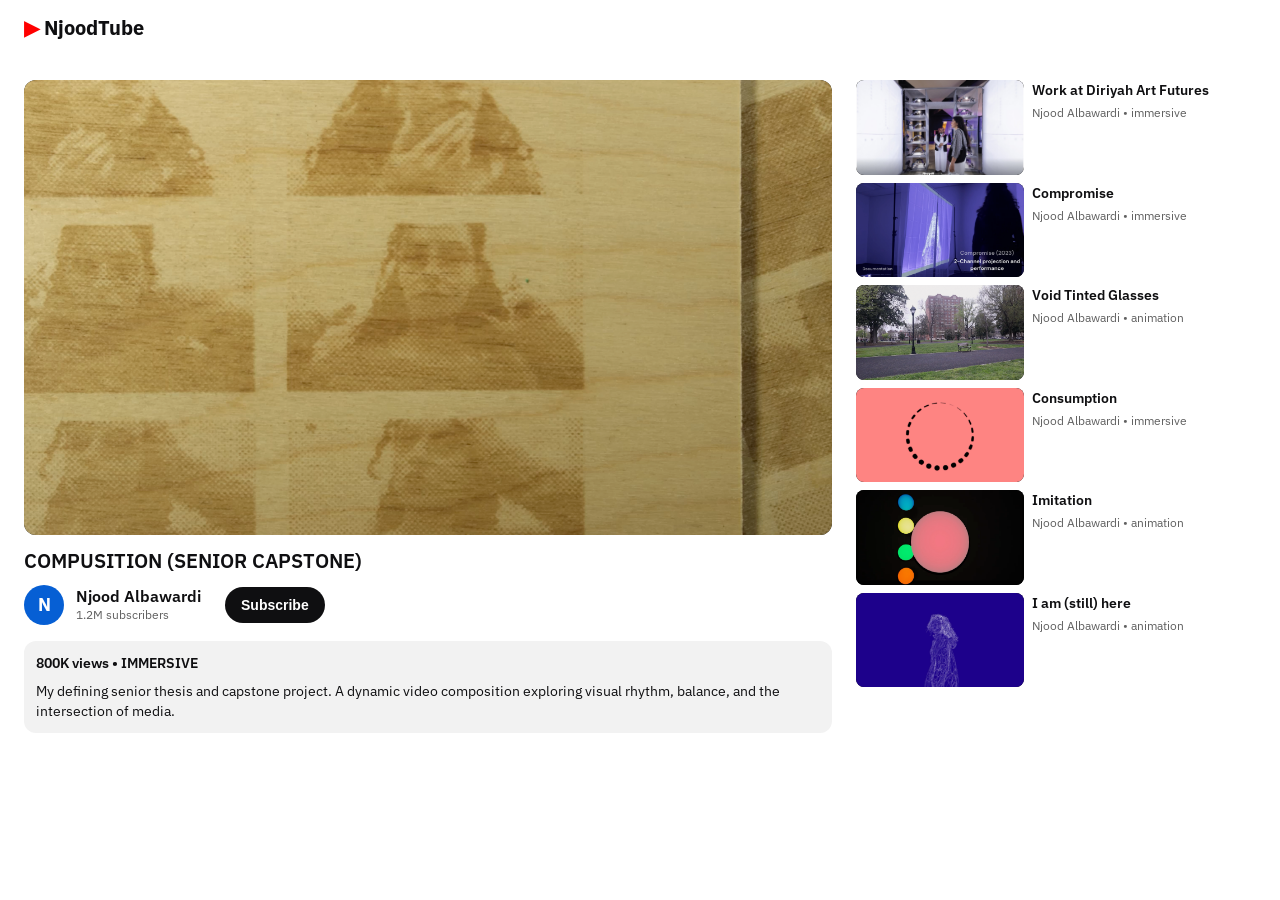
==== project.html @ 7da9093d "Njood Albawardi Portfolio" ====
<!DOCTYPE html>
<html lang="en">
<head>
    <meta charset="UTF-8">
    <meta name="viewport" content="width=device-width, initial-scale=1.0">
    <title>Njood Albawardi | Project</title>
    <link rel="stylesheet" href="css/style.css">
    <link rel="preconnect" href="https://fonts.googleapis.com">
    <link rel="preconnect" href="https://fonts.gstatic.com" crossorigin>
    <link href="https://fonts.googleapis.com/css2?family=IBM+Plex+Sans:wght@300;400;600;700;800&display=swap" rel="stylesheet">
    <style>
        :root {
            --yt-bg: #ffffff;
            --yt-text: #0f0f11;
            --yt-gray: #606060;
            --yt-light-gray: #f2f2f2;
            --yt-border: #e5e5e5;
            --yt-blue: #065fd4;
            --font-primary: 'Roboto', 'IBM Plex Sans', sans-serif;
        }

        body {
            background-color: var(--yt-bg);
            color: var(--yt-text);
            font-family: var(--font-primary);
            margin: 0;
            cursor: default; /* Normal cursor for the youtube clone */
        }

        /* Navbar */
        .yt-nav {
            display: flex;
            justify-content: space-between;
            align-items: center;
            padding: 0 24px;
            height: 56px;
            background: white;
            position: sticky;
            top: 0;
            z-index: 100;
        }
        .yt-logo {
            font-size: 20px;
            font-weight: 700;
            text-decoration: none;
            color: var(--yt-text);
            display: flex;
            align-items: center;
            gap: 5px;
        }
        .yt-logo::before {
            content: '▶';
            color: red;
        }

        .youtube-layout {
            display: grid;
            grid-template-columns: 1fr 400px;
            gap: 24px;
            padding: 24px;
            max-width: 1600px;
            margin: 0 auto;
        }
        @media (max-width: 1024px) {
            .youtube-layout {
                grid-template-columns: 1fr;
            }
        }
        .main-content .media-container {
            width: 100%;
            aspect-ratio: 16 / 9;
            background: #000;
            border-radius: 12px;
            overflow: hidden;
            margin-bottom: 12px;
        }
        .media-container img {
            width: 100%;
            height: 100%;
            object-fit: contain;
        }
        .project-title {
            font-size: 20px;
            font-weight: 600;
            margin-bottom: 10px;
            color: var(--yt-text);
            line-height: 28px;
        }
        
        .channel-info-row {
            display: flex;
            align-items: center;
            margin-bottom: 16px;
        }
        .channel-avatar {
            width: 40px;
            height: 40px;
            border-radius: 50%;
            background: var(--yt-blue);
            color: white;
            display: flex;
            align-items: center;
            justify-content: center;
            font-weight: bold;
            font-size: 18px;
            margin-right: 12px;
        }
        .channel-details {
            display: flex;
            flex-direction: column;
            margin-right: 24px;
        }
        .channel-name {
            font-weight: 600;
            font-size: 16px;
        }
        .channel-subs {
            font-size: 12px;
            color: var(--yt-gray);
        }
        .subscribe-btn {
            background-color: #0f0f11;
            color: white;
            border: none;
            border-radius: 18px;
            padding: 0 16px;
            height: 36px;
            font-weight: 600;
            font-size: 14px;
            cursor: pointer;
        }

        .project-description-box {
            background-color: var(--yt-light-gray);
            border-radius: 12px;
            padding: 12px;
            font-size: 14px;
            line-height: 20px;
            color: var(--yt-text);
        }
        .project-description-box span {
            font-weight: 600;
            display: block;
            margin-bottom: 8px;
        }
        
        .suggestions {
            display: flex;
            flex-direction: column;
            gap: 8px;
        }
        .suggestion-card {
            display: grid;
            grid-template-columns: 168px 1fr;
            gap: 8px;
            text-decoration: none;
            color: inherit;
        }
        .sug-img {
            width: 100%;
            aspect-ratio: 16/9;
            background: #000;
            border-radius: 8px;
            object-fit: cover;
        }
        .sug-info {
            display: flex;
            flex-direction: column;
        }
        .sug-title {
            font-size: 14px;
            font-weight: 600;
            line-height: 20px;
            margin-bottom: 4px;
            color: var(--yt-text);
            display: -webkit-box;
            -webkit-line-clamp: 2;
            -webkit-box-orient: vertical;
            overflow: hidden;
        }
        .sug-domain {
            font-size: 12px;
            color: var(--yt-gray);
            line-height: 18px;
        }
    </style>
</head>
<body>
    <nav class="yt-nav">
        <a href="index.html" class="yt-logo">NjoodTube</a>
    </nav>

    <main class="youtube-layout">
        <div class="main-content">
            <div class="media-container" id="main-media">
                <img src="" id="project-hero-img" alt="Project Media">
            </div>
            <h1 class="project-title" id="project-title">Project Title</h1>
            
            <div class="channel-info-row">
                <div class="channel-avatar">N</div>
                <div class="channel-details">
                    <span class="channel-name">Njood Albawardi</span>
                    <span class="channel-subs">1.2M subscribers</span>
                </div>
                <button class="subscribe-btn">Subscribe</button>
            </div>

            <div class="project-description-box">
                <span id="project-domain">120K views • Domain</span>
                <div id="project-desc">
                    Project description goes here.
                </div>
            </div>
        </div>

        <div class="suggestions" id="suggestions-list">
            <!-- Injected via JS -->
        </div>
    </main>

    <script src="js/project.js"></script>
</body>
</html>
---- css/style.css ----
@font-face {
    font-family: 'SOAP';
    src: url('../fonts/soap.woff2') format('woff2'),
         url('../fonts/soap.woff') format('woff');
    font-weight: normal;
    font-style: normal;
}

:root {
    --bg-color: #ffffff;
    --text-color: #0f0f11;
    --accent-color: #1c0de2;
    --magenta: #e40066;
}

* {
    margin: 0;
    padding: 0;
    box-sizing: border-box;
    cursor: none; /* Custom cursor */
}

html {
    scroll-behavior: smooth;
}

body {
    font-family: 'IBM Plex Sans', sans-serif;
    background-color: var(--bg-color);
    color: var(--text-color);
    line-height: 1.4;
    overflow-x: hidden;
    transition: background-color 0.5s ease;
}

h1, h2, h3, .logo, .giant-text, .outline-text, .huge-link {
    font-family: 'SOAP', 'IBM Plex Sans', sans-serif;
    text-transform: uppercase;
}

/* Custom Cursor */
.cursor {
    position: fixed;
    width: 10px;
    height: 10px;
    border-radius: 50%;
    background-color: var(--text-color);
    pointer-events: none;
    transform: translate(-50%, -50%);
    z-index: 9999;
    transition: width 0.2s, height 0.2s, background-color 0.2s;
}

.cursor-follower {
    position: fixed;
    width: 40px;
    height: 40px;
    border-radius: 50%;
    border: 1px solid var(--accent-color);
    pointer-events: none;
    transform: translate(-50%, -50%);
    z-index: 9998;
    transition: width 0.3s, height 0.3s, border-color 0.3s;
    transition-timing-function: ease-out;
}

body.hovering .cursor {
    width: 80px;
    height: 80px;
    background-color: rgba(28, 13, 226, 0.15); /* Blue tint */
    backdrop-filter: blur(4px);
}

body.hovering .cursor-follower {
    width: 0;
    height: 0;
    border-color: transparent;
}

/* Navbar */
.navbar {
    position: fixed;
    top: 0;
    width: 100%;
    display: flex;
    justify-content: space-between;
    align-items: center;
    padding: 2rem 5%;
    z-index: 100;
    background: rgba(15, 15, 17, 0.9);
    border-bottom: 1px solid rgba(255,255,255,0.05);
    backdrop-filter: blur(10px);
    color: #f4f4f5;
}

.logo {
    font-size: 2.5rem;
    font-weight: 800;
    color: #f4f4f5;
}

.nav-links {
    list-style: none;
    display: flex;
    gap: 3rem;
}

.nav-links a {
    color: #f4f4f5;
    text-decoration: none;
    font-weight: 600;
    font-size: 1.1rem;
    text-transform: uppercase;
    letter-spacing: 1px;
    transition: color 0.3s;
}

.nav-links a:hover {
    color: var(--magenta); /* Minor magenta touch */
}

/* Hero */
.hero {
    position: relative;
    height: 100vh;
    display: flex;
    align-items: center;
    justify-content: center;
    overflow: hidden;
    background-color: var(--text-color);
    color: var(--bg-color);
}

.doodle-container {
    position: absolute;
    width: 120vw;
    height: 120vw;
    top: 50%;
    left: 50%;
    transform: translate(-50%, -50%);
    opacity: 0.3; /* Increased opacity for punchiness */
    color: var(--accent-color);
    pointer-events: none;
}

.doodle {
    width: 100%;
    height: 100%;
    animation: spin 30s linear infinite;
}

@keyframes spin {
    100% { transform: rotate(360deg); }
}

.hero-content {
    position: relative;
    z-index: 10;
    text-align: center;
    width: 100%;
}

.giant-text {
    font-size: clamp(6rem, 15vw, 16rem);
    line-height: 0.85;
    margin-bottom: 2rem;
    letter-spacing: -4px;
    color: var(--accent-color);
}

/* Marquee */
.marquee-container {
    width: 100%;
    overflow: hidden;
    white-space: nowrap;
    border-top: 2px solid rgba(0,0,0,0.1);
    border-bottom: 2px solid rgba(0,0,0,0.1);
    padding: 1.5rem 0;
    margin-top: 2rem;
}

.marquee {
    display: inline-block;
    animation: marquee 20s linear infinite;
}

.marquee span {
    font-family: 'IBM Plex Sans', sans-serif;
    font-size: 1.8rem;
    font-weight: 700;
    margin-right: 2rem;
    letter-spacing: 2px;
    color: var(--bg-color);
    text-transform: uppercase;
}

@keyframes marquee {
    0% { transform: translateX(0); }
    100% { transform: translateX(-50%); }
}

/* Sections */
.section {
    padding: 10rem 5%;
    max-width: 1400px;
    margin: 0 auto;
}

.section-header {
    margin-bottom: 4rem;
    display: flex;
    justify-content: space-between;
    align-items: flex-start;
    border-bottom: 1px solid rgba(255,255,255,0.05);
    padding-bottom: 2rem;
}

.section h2 {
    font-size: clamp(2.5rem, 5vw, 4rem);
    line-height: 1;
    color: var(--accent-color);
    max-width: 50%;
}

.section-desc {
    font-size: 1.1rem;
    max-width: 400px;
    font-weight: 400;
    color: #a1a1aa;
}

/* Fade Up Animation */
.fade-up {
    opacity: 0;
    transform: translateY(40px);
    transition: opacity 0.8s cubic-bezier(0.16, 1, 0.3, 1), transform 0.8s cubic-bezier(0.16, 1, 0.3, 1);
}

.fade-up.visible {
    opacity: 1;
    transform: translateY(0);
}

.domain-section {
    margin-bottom: 10rem;
    padding: 5rem;
    background: #141416;
    border: 1px solid rgba(255,255,255,0.05);
    border-radius: 12px;
    box-shadow: 0 20px 40px rgba(0,0,0,0.5);
}

.domain-title {
    font-size: 2rem;
    color: #f4f4f5;
    margin-bottom: 4rem;
    display: inline-block;
    border-bottom: 4px solid var(--accent-color);
    padding-bottom: 0.5rem;
}

/* Masonry Gallery */
.masonry {
    column-count: 2;
    column-gap: 4rem;
}

@media (max-width: 768px) {
    .masonry {
        column-count: 1;
    }
}

.project-card {
    break-inside: avoid;
    margin-bottom: 4rem;
    position: relative;
    group: hover;
    overflow: hidden;
    transition: transform 0.3s;
}

.project-card:hover {
    transform: translateY(-5px);
}

.project-img-wrapper {
    overflow: hidden;
    width: 100%;
}

.project-card .main-img {
    width: 100%;
    display: block;
    transition: transform 0.6s cubic-bezier(0.16, 1, 0.3, 1);
}

.project-card:hover .main-img {
    transform: scale(1.05);
}

.project-info {
    padding-top: 1.5rem;
}

.project-info h3 {
    font-family: 'SOAP', sans-serif;
    font-size: 1.5rem;
    color: var(--text-color);
    margin-bottom: 0.5rem;
    text-transform: uppercase;
}

.project-info p {
    font-size: 0.95rem;
    color: #606060;
    line-height: 1.6;
}

/* Stills */
.stills-container {
    display: flex;
    gap: 1rem;
    margin-top: 1rem;
}

.stills-container img {
    height: 100px;
    flex: 1;
    object-fit: cover;
    border-radius: 4px;
}

/* Dark Section (Workshops) */
.dark-section {
    background-color: var(--accent-color);
    color: white;
    max-width: 100%;
}

.outline-text {
    font-size: clamp(3rem, 6vw, 6rem);
    color: transparent;
    -webkit-text-stroke: 2px white;
    margin-bottom: 3rem;
}

.lead-text {
    font-size: 1.5rem;
    max-width: 800px;
    margin-bottom: 4rem;
    font-weight: 300;
}

.workshop-tags {
    display: flex;
    flex-wrap: wrap;
    gap: 1rem;
}

.workshop-tags span {
    padding: 0.8rem 1.5rem;
    border: 1px solid white;
    border-radius: 50px;
    font-size: 1rem;
    text-transform: uppercase;
    font-weight: 600;
}

/* About Grid */
.about-grid {
    display: grid;
    grid-template-columns: 1fr;
    gap: 2rem;
    margin-top: 3rem;
}

.about-text p {
    font-size: 1.25rem;
    margin-bottom: 2rem;
    font-weight: 400;
    line-height: 1.6;
}

.huge-link {
    font-size: clamp(2rem, 5vw, 4rem);
    color: var(--accent-color);
    text-decoration: none;
    line-height: 1;
    display: inline-block;
    border-bottom: 4px solid var(--accent-color);
}
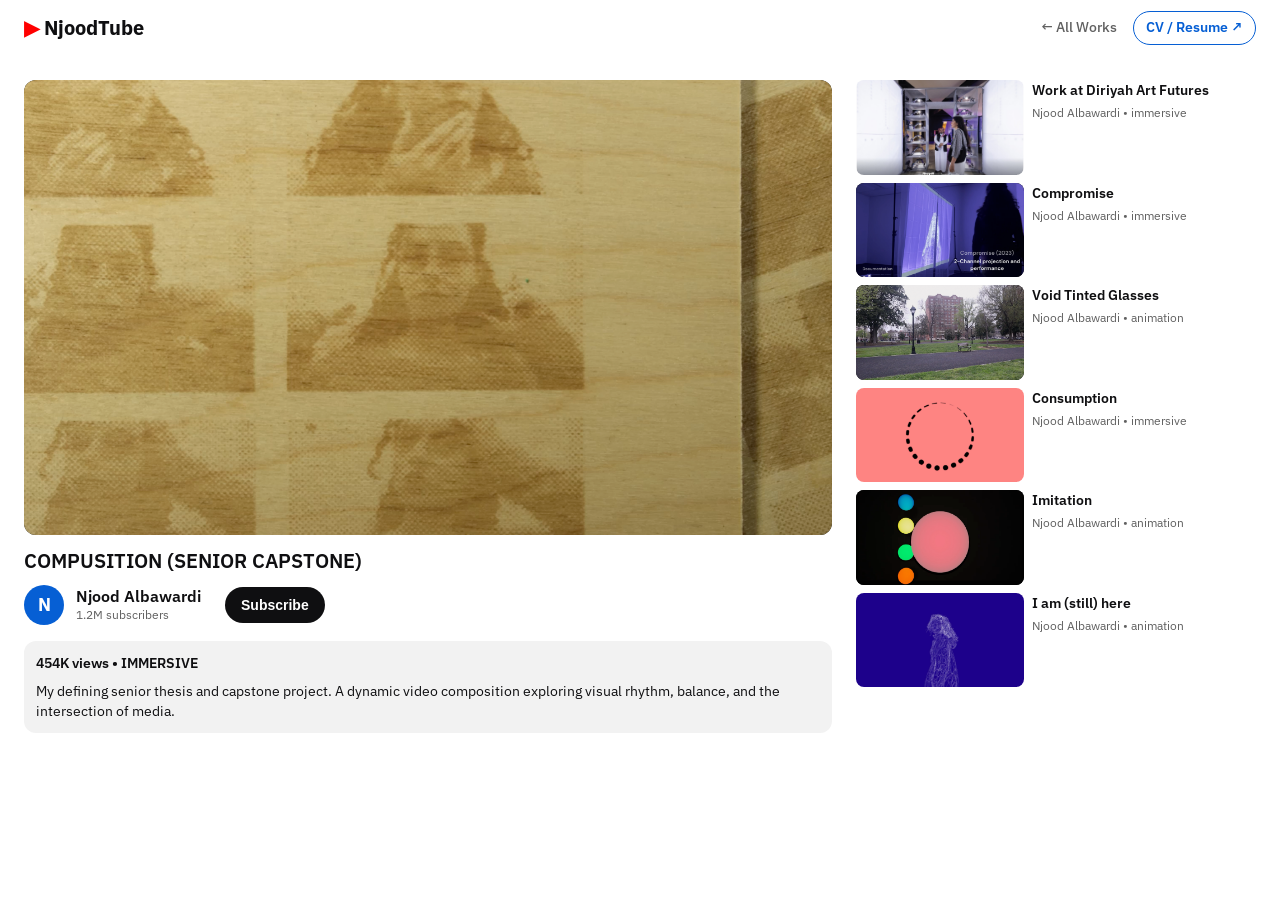
==== commit 30ec2dcb: "Add academic multidisciplinary artist and educator CV (resume.html)" ====
--- a/project.html
+++ b/project.html
@@ -188,6 +188,10 @@
 <body>
     <nav class="yt-nav">
         <a href="index.html" class="yt-logo">NjoodTube</a>
+        <div style="display:flex; gap: 1rem; align-items:center;">
+            <a href="index.html" style="text-decoration:none; color: var(--yt-gray); font-size:14px; font-weight:500;">← All Works</a>
+            <a href="resume.html" target="_blank" style="text-decoration:none; color: var(--yt-blue); font-size:14px; font-weight:600; padding:6px 12px; border: 1px solid var(--yt-blue); border-radius: 18px;">CV / Resume ↗</a>
+        </div>
     </nav>
 
     <main class="youtube-layout">
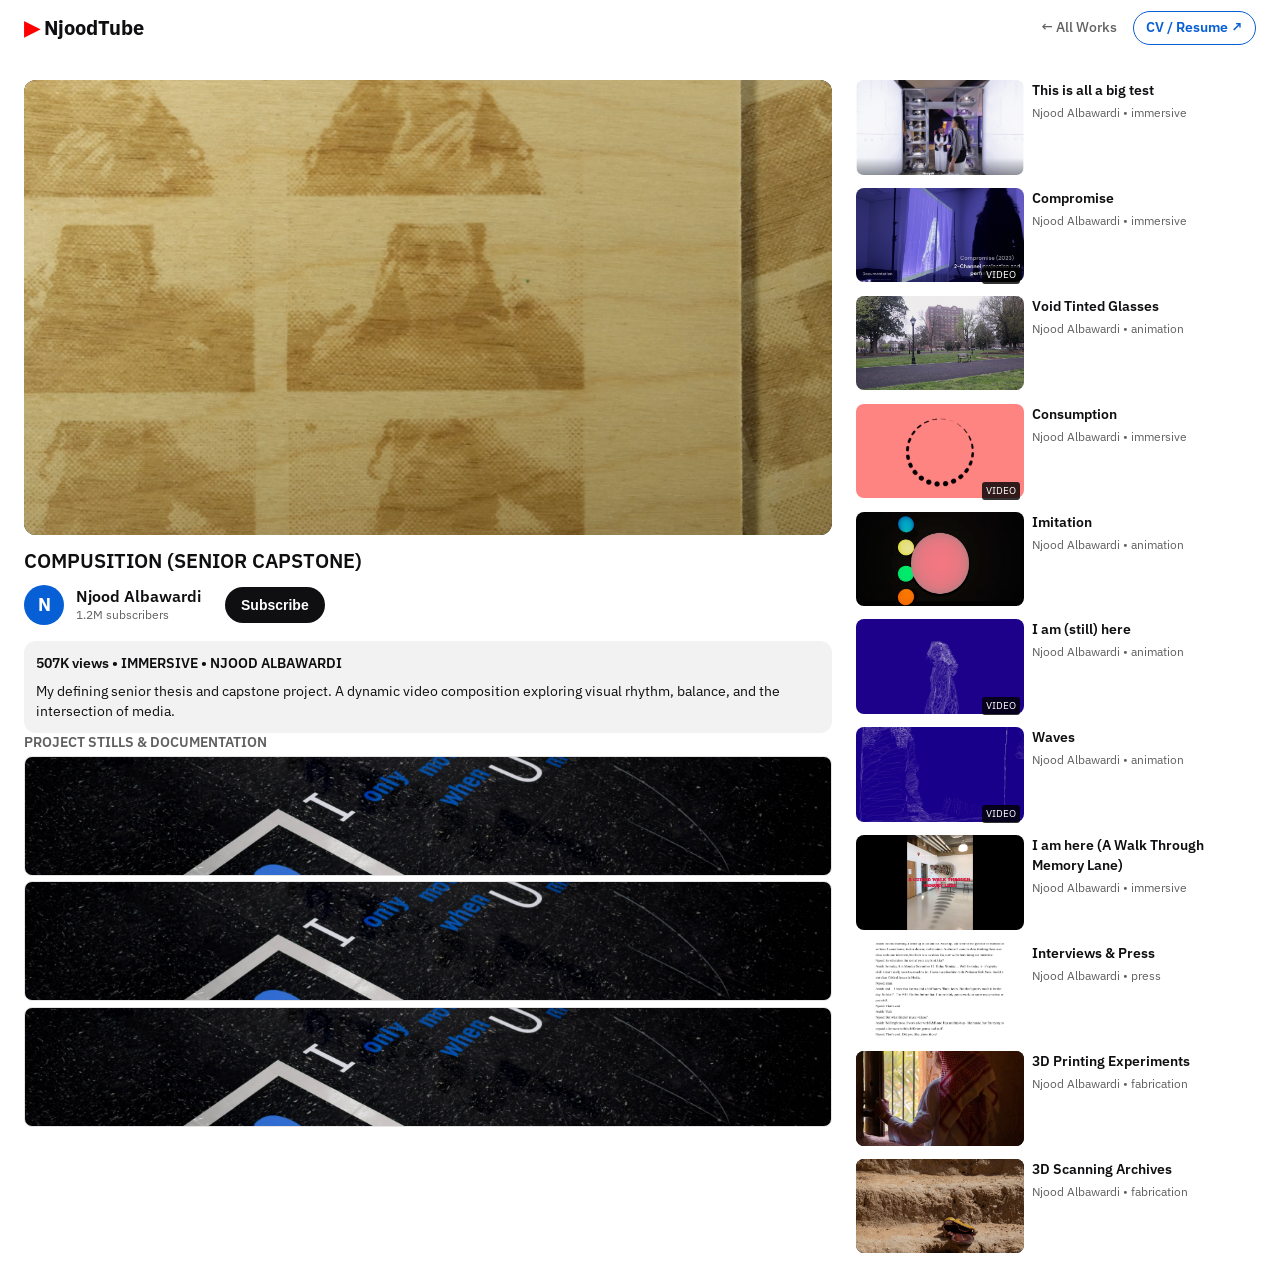
==== commit a5aea046: "Add Content Studio editor and interactive video playback" ====
--- a/project.html
+++ b/project.html
@@ -216,6 +216,8 @@
                     Project description goes here.
                 </div>
             </div>
+
+            <div id="project-stills-gallery"></div>
         </div>
 
         <div class="suggestions" id="suggestions-list">
--- a/css/style.css
+++ b/css/style.css
@@ -242,21 +242,22 @@
 }
 
 .domain-section {
-    margin-bottom: 10rem;
-    padding: 5rem;
-    background: #141416;
-    border: 1px solid rgba(255,255,255,0.05);
-    border-radius: 12px;
-    box-shadow: 0 20px 40px rgba(0,0,0,0.5);
+    margin-bottom: 8rem;
+    padding: 0;
+    background: transparent;
+    border: none;
+    border-radius: 0;
+    box-shadow: none;
 }
 
 .domain-title {
-    font-size: 2rem;
-    color: #f4f4f5;
-    margin-bottom: 4rem;
+    font-size: 2.2rem;
+    color: #0f0f11;
+    margin-bottom: 3.5rem;
     display: inline-block;
     border-bottom: 4px solid var(--accent-color);
     padding-bottom: 0.5rem;
+    text-transform: uppercase;
 }
 
 /* Masonry Gallery */
@@ -305,15 +306,16 @@
 
 .project-info h3 {
     font-family: 'SOAP', sans-serif;
-    font-size: 1.5rem;
-    color: var(--text-color);
+    font-size: 1.6rem;
+    color: #0f0f11;
     margin-bottom: 0.5rem;
     text-transform: uppercase;
+    letter-spacing: -0.5px;
 }
 
 .project-info p {
-    font-size: 0.95rem;
-    color: #606060;
+    font-size: 1rem;
+    color: #4b5262;
     line-height: 1.6;
 }
 
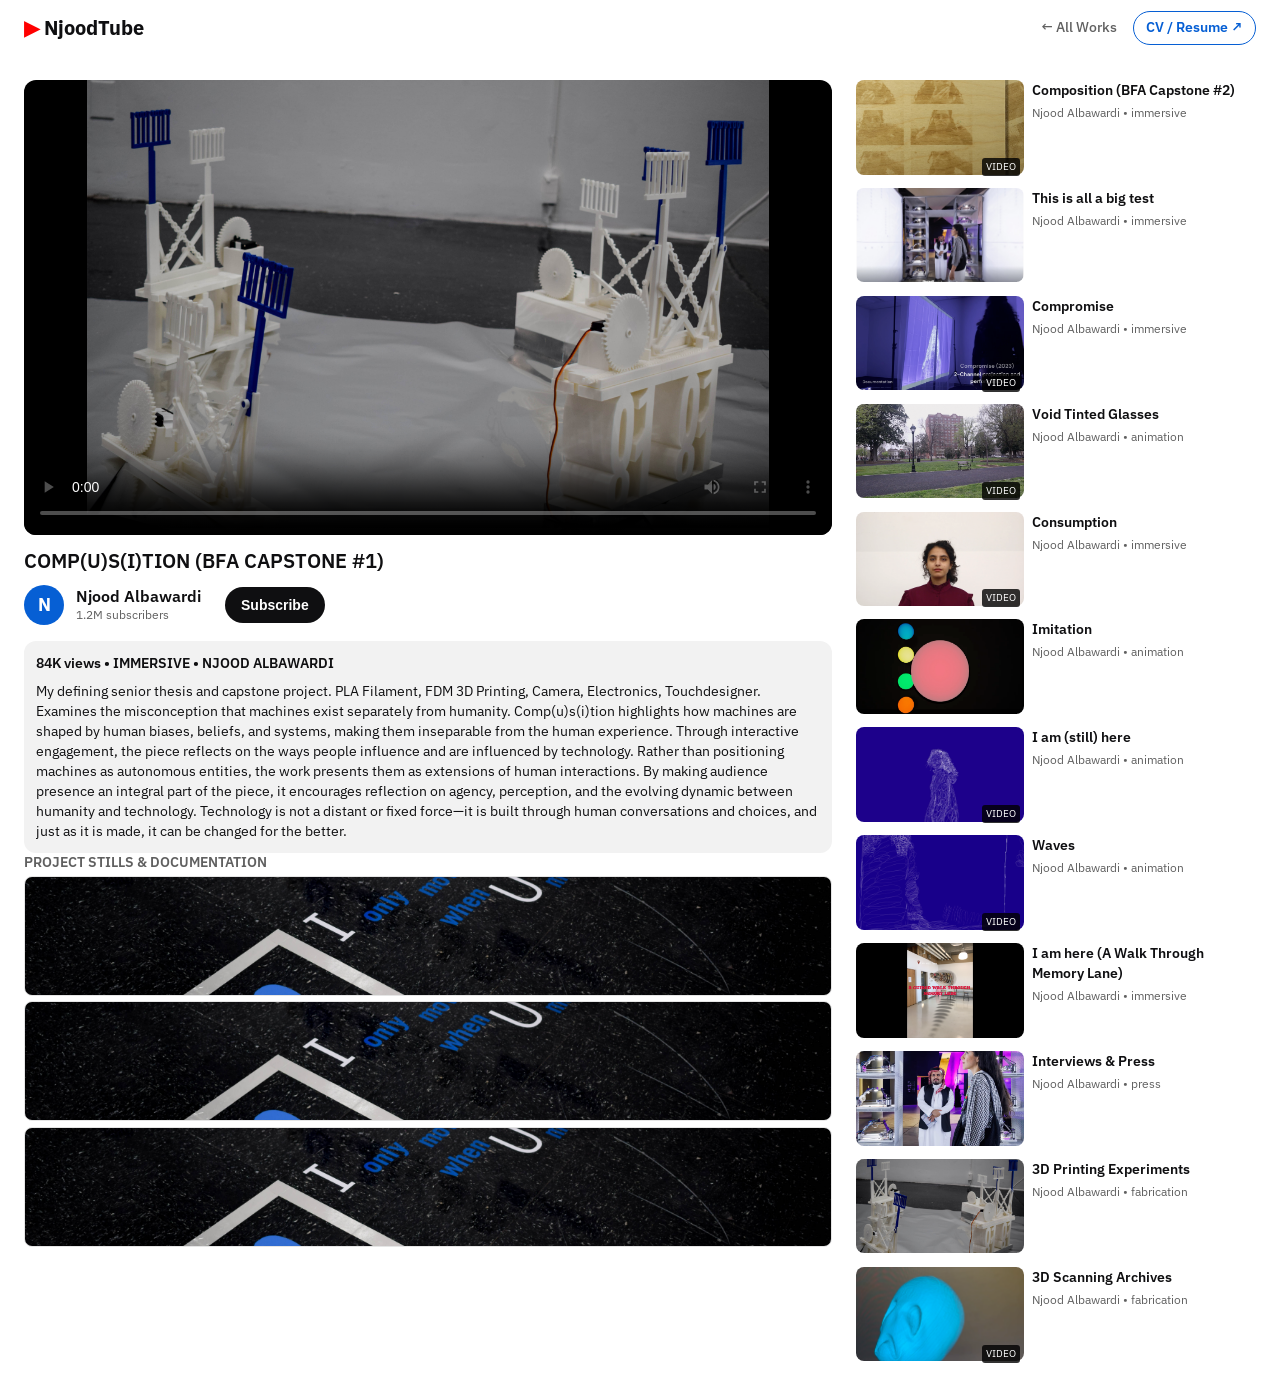
==== commit 7e4eb216: "Fix Consumption thumbnail, enable 3D Scanning video player, and fix cursor visibility on artwork pag" ====
--- a/project.html
+++ b/project.html
@@ -19,12 +19,20 @@
             --font-primary: 'Roboto', 'IBM Plex Sans', sans-serif;
         }
 
+        *, *::before, *::after {
+            cursor: auto !important;
+        }
+
         body {
             background-color: var(--yt-bg);
             color: var(--yt-text);
             font-family: var(--font-primary);
             margin: 0;
-            cursor: default; /* Normal cursor for the youtube clone */
+            cursor: auto !important;
+        }
+
+        a, button, [role="button"], input, select, .yt-nav *, .hover-target, video, .related-video {
+            cursor: pointer !important;
         }
 
         /* Navbar */
--- a/css/style.css
+++ b/css/style.css
@@ -17,7 +17,11 @@
     margin: 0;
     padding: 0;
     box-sizing: border-box;
-    cursor: none; /* Custom cursor */
+}
+
+body:has(.cursor),
+body:has(.cursor) * {
+    cursor: none;
 }
 
 html {
